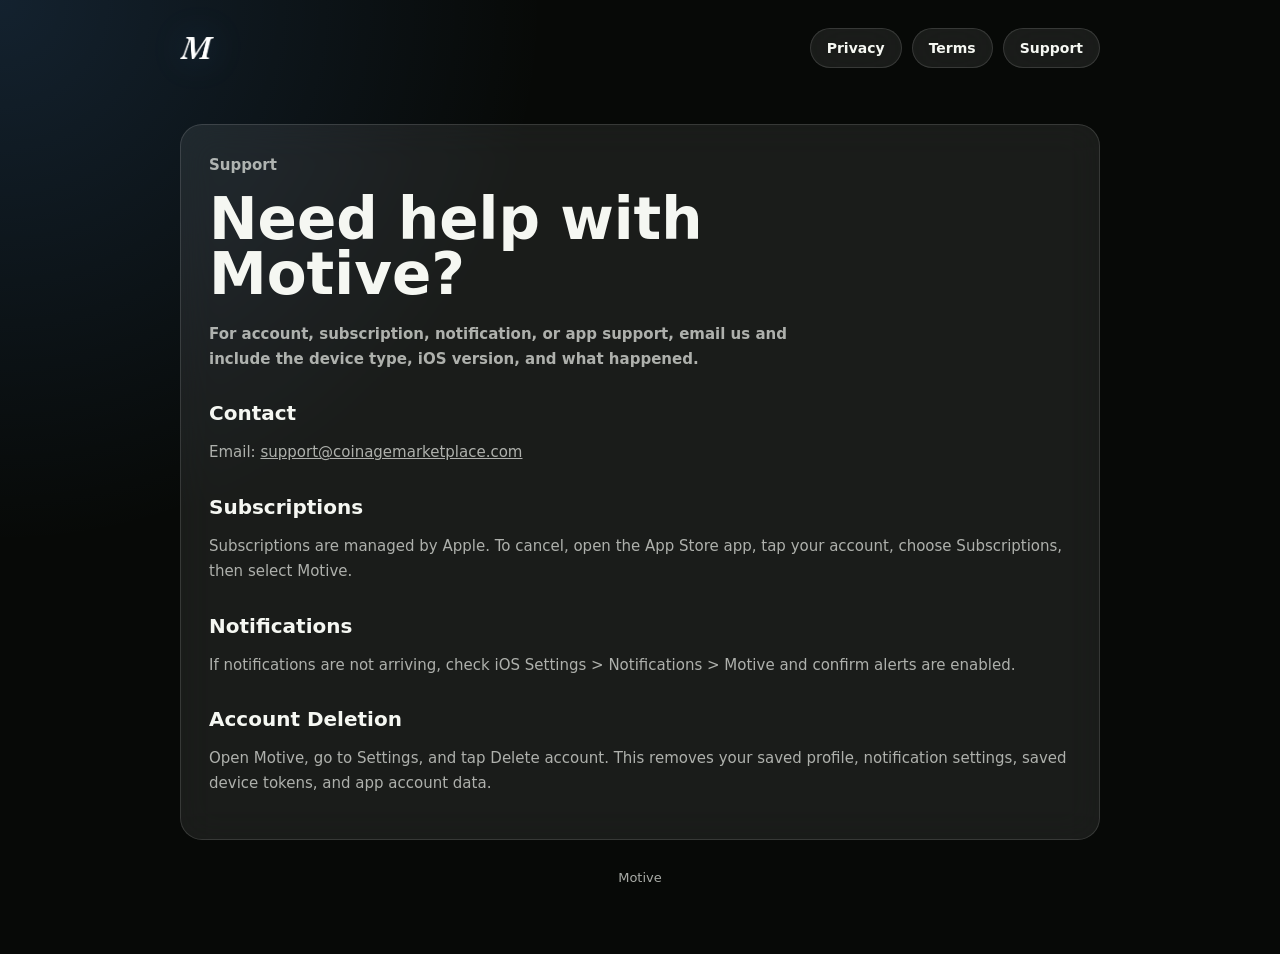
==== support.html @ 8f1d6117 "Publish Motive pages" ====
<!doctype html>
<html lang="en">
<head>
    <meta charset="utf-8">
    <meta name="viewport" content="width=device-width, initial-scale=1">
    <title>Support - Motive</title>
    <meta name="description" content="Support for Motive.">
    <link rel="stylesheet" href="styles.css">
</head>
<body>
    <main class="shell">
        <nav class="nav" aria-label="Main navigation">
            <a class="brand" href="index.html" aria-label="Motive home">
                <img class="mark" src="site-assets/motive-logo.png" alt="">
            </a>
            <div class="links">
                <a href="privacy.html">Privacy</a>
                <a href="terms.html">Terms</a>
                <a href="support.html">Support</a>
            </div>
        </nav>

        <article class="content">
            <p class="eyebrow">Support</p>
            <h1>Need help with Motive?</h1>
            <p class="lead">For account, subscription, notification, or app support, email us and include the device type, iOS version, and what happened.</p>

            <h2>Contact</h2>
            <p>Email: <a href="mailto:support@coinagemarketplace.com">support@coinagemarketplace.com</a></p>

            <h2>Subscriptions</h2>
            <p>Subscriptions are managed by Apple. To cancel, open the App Store app, tap your account, choose Subscriptions, then select Motive.</p>

            <h2>Notifications</h2>
            <p>If notifications are not arriving, check iOS Settings > Notifications > Motive and confirm alerts are enabled.</p>

            <h2>Account Deletion</h2>
            <p>Open Motive, go to Settings, and tap Delete account. This removes your saved profile, notification settings, saved device tokens, and app account data.</p>
        </article>

        <p class="footer">Motive</p>
    </main>
</body>
</html>
---- styles.css ----
:root {
    color-scheme: dark;
    --bg: #070907;
    --surface: rgba(255, 255, 255, 0.08);
    --surface-strong: rgba(255, 255, 255, 0.12);
    --border: rgba(255, 255, 255, 0.13);
    --text: #f5f7f2;
    --muted: rgba(245, 247, 242, 0.68);
    --accent: #54a3ff;
    --accent-soft: rgba(84, 163, 255, 0.16);
    --radius: 22px;
}

* {
    box-sizing: border-box;
}

html {
    background: var(--bg);
}

body {
    margin: 0;
    min-height: 100vh;
    font-family: Inter, ui-sans-serif, system-ui, -apple-system, BlinkMacSystemFont, "Segoe UI", sans-serif;
    background:
        radial-gradient(circle at top left, rgba(84, 163, 255, 0.16), transparent 34rem),
        var(--bg);
    color: var(--text);
}

a {
    color: inherit;
}

.shell {
    width: min(920px, calc(100% - 32px));
    margin: 0 auto;
    padding: 28px 0 56px;
}

.nav {
    display: flex;
    align-items: center;
    justify-content: space-between;
    gap: 18px;
    margin-bottom: 56px;
}

.brand {
    display: inline-flex;
    align-items: center;
    gap: 12px;
    text-decoration: none;
    font-weight: 800;
    letter-spacing: 0;
}

.mark {
    width: 34px;
    height: 34px;
    display: inline-block;
    object-fit: contain;
    filter: drop-shadow(0 0 18px rgba(84, 163, 255, 0.24));
}

.links {
    display: flex;
    align-items: center;
    gap: 10px;
    flex-wrap: wrap;
    justify-content: flex-end;
}

.links a,
.button {
    min-height: 40px;
    display: inline-flex;
    align-items: center;
    justify-content: center;
    padding: 0 16px;
    border: 1px solid var(--border);
    border-radius: 999px;
    background: var(--surface);
    color: var(--text);
    text-decoration: none;
    font-size: 14px;
    font-weight: 700;
    backdrop-filter: blur(18px);
}

.hero {
    padding: 32px;
    border: 1px solid var(--border);
    border-radius: calc(var(--radius) + 8px);
    background: linear-gradient(145deg, var(--surface-strong), rgba(255, 255, 255, 0.05));
    backdrop-filter: blur(24px);
}

.eyebrow {
    margin: 0 0 14px;
    color: var(--accent);
    font-size: 13px;
    font-weight: 800;
}

h1 {
    margin: 0;
    max-width: 760px;
    font-size: clamp(40px, 7vw, 74px);
    line-height: 0.95;
    letter-spacing: 0;
}

.lead {
    max-width: 620px;
    margin: 20px 0 0;
    color: var(--muted);
    font-size: 18px;
    line-height: 1.6;
    font-weight: 550;
}

.grid {
    display: grid;
    grid-template-columns: repeat(3, 1fr);
    gap: 14px;
    margin-top: 18px;
}

.card,
.content {
    border: 1px solid var(--border);
    border-radius: var(--radius);
    background: var(--surface);
    backdrop-filter: blur(18px);
}

.card {
    padding: 20px;
}

.card h2,
.content h2 {
    margin: 0 0 10px;
    font-size: 20px;
}

.card p,
.content p,
.content li {
    color: var(--muted);
    font-size: 15px;
    line-height: 1.65;
}

.content {
    margin-top: 18px;
    padding: 28px;
}

.content h1 {
    font-size: clamp(34px, 6vw, 58px);
}

.content h2 {
    margin-top: 30px;
}

.content ul {
    padding-left: 20px;
}

.meta {
    margin: 12px 0 0;
    color: var(--muted);
    font-size: 14px;
}

.footer {
    margin-top: 30px;
    color: var(--muted);
    font-size: 13px;
    text-align: center;
}

@media (max-width: 720px) {
    .shell {
        width: min(100% - 24px, 920px);
        padding-top: 18px;
    }

    .nav {
        align-items: flex-start;
        margin-bottom: 32px;
    }

    .links {
        gap: 8px;
    }

    .links a {
        min-height: 36px;
        padding: 0 12px;
        font-size: 13px;
    }

    .hero,
    .content {
        padding: 22px;
    }

    .grid {
        grid-template-columns: 1fr;
    }
}
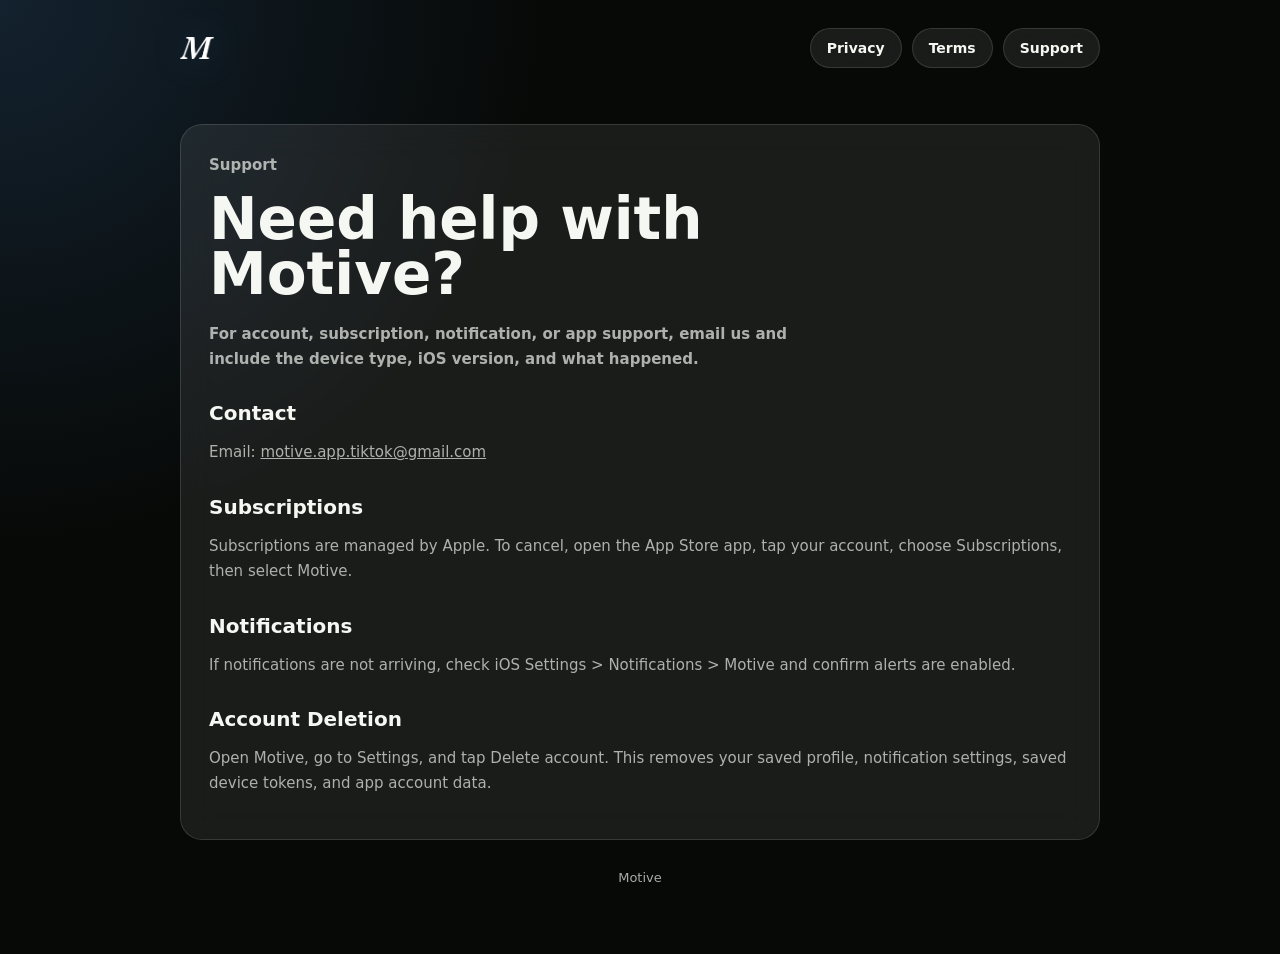
==== commit e5988a2d: "Update support email" ====
--- a/support.html
+++ b/support.html
@@ -26,7 +26,7 @@
             <p class="lead">For account, subscription, notification, or app support, email us and include the device type, iOS version, and what happened.</p>
 
             <h2>Contact</h2>
-            <p>Email: <a href="mailto:support@coinagemarketplace.com">support@coinagemarketplace.com</a></p>
+            <p>Email: <a href="mailto:motive.app.tiktok@gmail.com">motive.app.tiktok@gmail.com</a></p>
 
             <h2>Subscriptions</h2>
             <p>Subscriptions are managed by Apple. To cancel, open the App Store app, tap your account, choose Subscriptions, then select Motive.</p>
